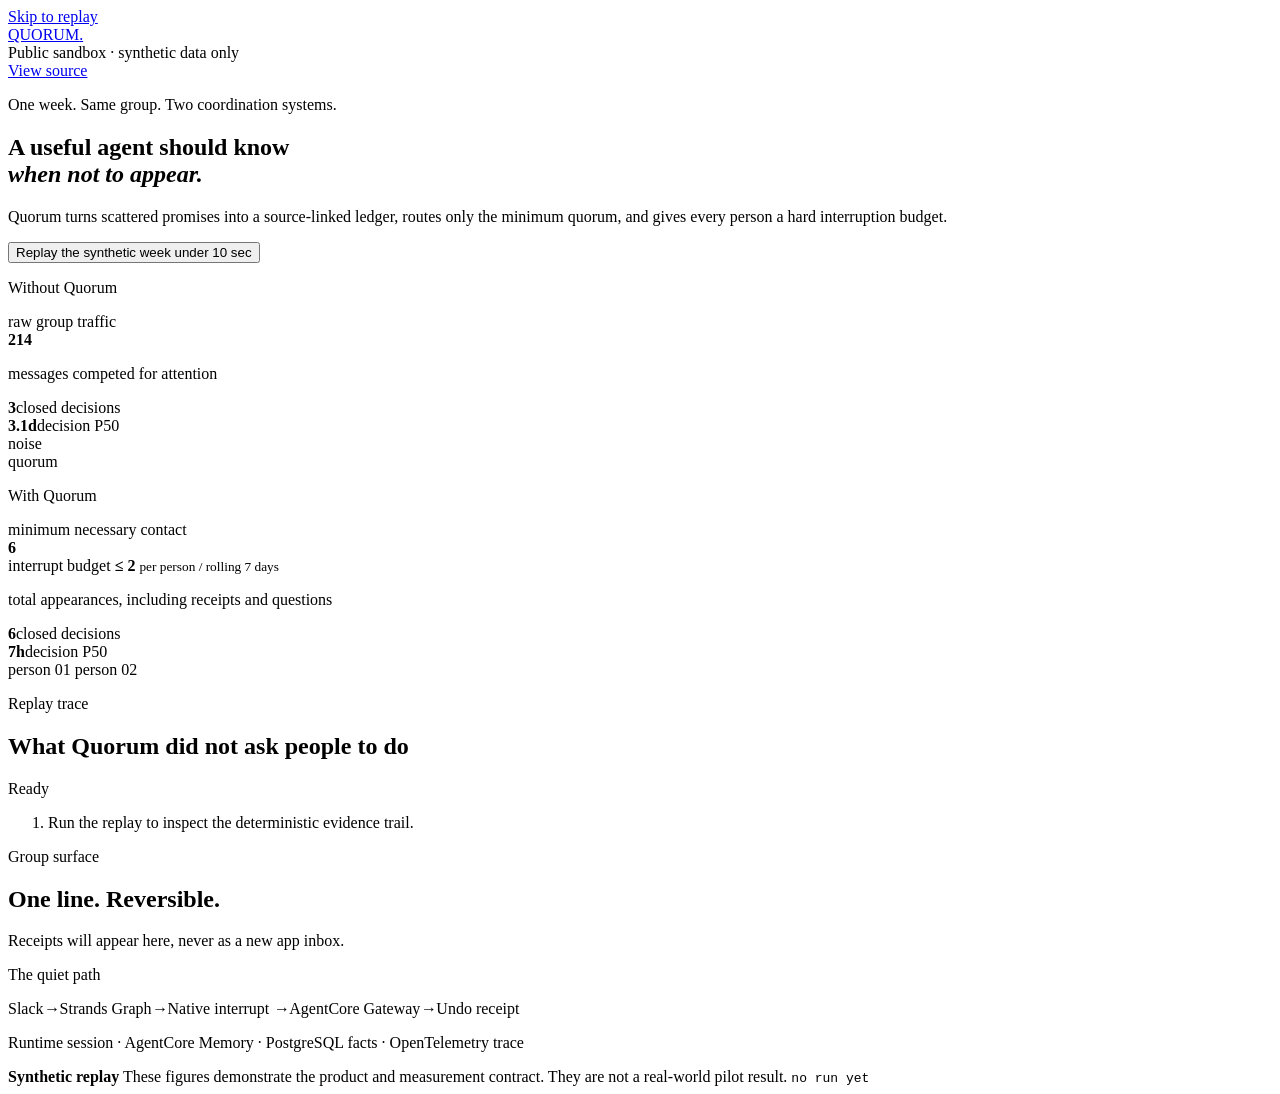
==== src/quorum/demo/index.html @ 5133c9de "feat: add AgentCore runtime and synthetic replay" ====
<!doctype html>
<html lang="en">
  <head>
    <meta charset="utf-8">
    <meta name="viewport" content="width=device-width, initial-scale=1">
    <meta name="description" content="Quorum synthetic replay: coordination with fewer interruptions.">
    <title>Quorum · Synthetic week replay</title>
    <link rel="stylesheet" href="/assets/style.css">
    <script defer src="/assets/app.js"></script>
  </head>
  <body>
    <a class="skip-link" href="#replay">Skip to replay</a>
    <header class="masthead">
      <a class="wordmark" href="/" aria-label="Quorum home">QUORUM<span>.</span></a>
      <div class="status-line">
        <span class="status-dot" aria-hidden="true"></span>
        Public sandbox · synthetic data only
      </div>
      <a class="repo-link" href="https://github.com/wellkilo/Quorum">View source</a>
    </header>

    <main id="replay">
      <section class="hero" aria-labelledby="hero-title">
        <p class="eyebrow">One week. Same group. Two coordination systems.</p>
        <h1 id="hero-title">A useful agent should know<br><em>when not to appear.</em></h1>
        <p class="hero-copy">
          Quorum turns scattered promises into a source-linked ledger, routes only the minimum
          quorum, and gives every person a hard interruption budget.
        </p>
        <button id="replay-button" class="replay-button" type="button">
          <span>Replay the synthetic week</span>
          <span class="button-time">under 10 sec</span>
        </button>
      </section>

      <section class="comparison" aria-label="Before and after comparison">
        <article class="week baseline-week">
          <div class="week-heading">
            <p class="week-label">Without Quorum</p>
            <span>raw group traffic</span>
          </div>
          <strong id="baseline-messages" class="signal-number">214</strong>
          <p class="signal-caption">messages competed for attention</p>
          <div class="metric-row">
            <div><b id="baseline-decisions">3</b><span>closed decisions</span></div>
            <div><b id="baseline-latency">3.1d</b><span>decision P50</span></div>
          </div>
          <div id="message-field" class="message-field" aria-hidden="true"></div>
        </article>

        <div class="quiet-track" aria-hidden="true">
          <span>noise</span>
          <div class="track-line"><i id="track-progress"></i></div>
          <span>quorum</span>
        </div>

        <article class="week quorum-week">
          <div class="week-heading">
            <p class="week-label">With Quorum</p>
            <span>minimum necessary contact</span>
          </div>
          <div class="interrupt-lockup">
            <strong id="quorum-interruptions" class="signal-number accent">6</strong>
            <div class="budget-mark">
              <span>interrupt budget</span>
              <b>≤ 2</b>
              <small>per person / rolling 7 days</small>
            </div>
          </div>
          <p class="signal-caption">total appearances, including receipts and questions</p>
          <div class="metric-row">
            <div><b id="quorum-decisions">6</b><span>closed decisions</span></div>
            <div><b id="quorum-latency">7h</b><span>decision P50</span></div>
          </div>
          <div class="budget-people" aria-label="Two people each used two of two interruption slots">
            <span><i></i><i></i> person 01</span>
            <span><i></i><i></i> person 02</span>
          </div>
        </article>
      </section>

      <section class="evidence-grid">
        <article class="run-log" aria-labelledby="run-log-title">
          <div class="section-heading">
            <div>
              <p class="eyebrow">Replay trace</p>
              <h2 id="run-log-title">What Quorum did not ask people to do</h2>
            </div>
            <span id="run-state" class="run-state">Ready</span>
          </div>
          <ol id="timeline" class="timeline" aria-live="polite">
            <li class="placeholder">Run the replay to inspect the deterministic evidence trail.</li>
          </ol>
        </article>

        <article class="receipts" aria-labelledby="receipts-title">
          <div class="section-heading">
            <div>
              <p class="eyebrow">Group surface</p>
              <h2 id="receipts-title">One line. Reversible.</h2>
            </div>
          </div>
          <div id="receipt-list" class="receipt-list">
            <p class="empty-receipt">Receipts will appear here, never as a new app inbox.</p>
          </div>
        </article>
      </section>

      <section class="architecture-strip" aria-label="Technical architecture summary">
        <p class="eyebrow">The quiet path</p>
        <div class="architecture-flow">
          <span>Slack</span><i>→</i><span>Strands Graph</span><i>→</i><span>Native interrupt</span>
          <i>→</i><span>AgentCore Gateway</span><i>→</i><span>Undo receipt</span>
        </div>
        <p>Runtime session · AgentCore Memory · PostgreSQL facts · OpenTelemetry trace</p>
      </section>

      <aside class="provenance">
        <strong>Synthetic replay</strong>
        <span>These figures demonstrate the product and measurement contract. They are not a real-world pilot result.</span>
        <code id="replay-id">no run yet</code>
      </aside>
    </main>
  </body>
</html>
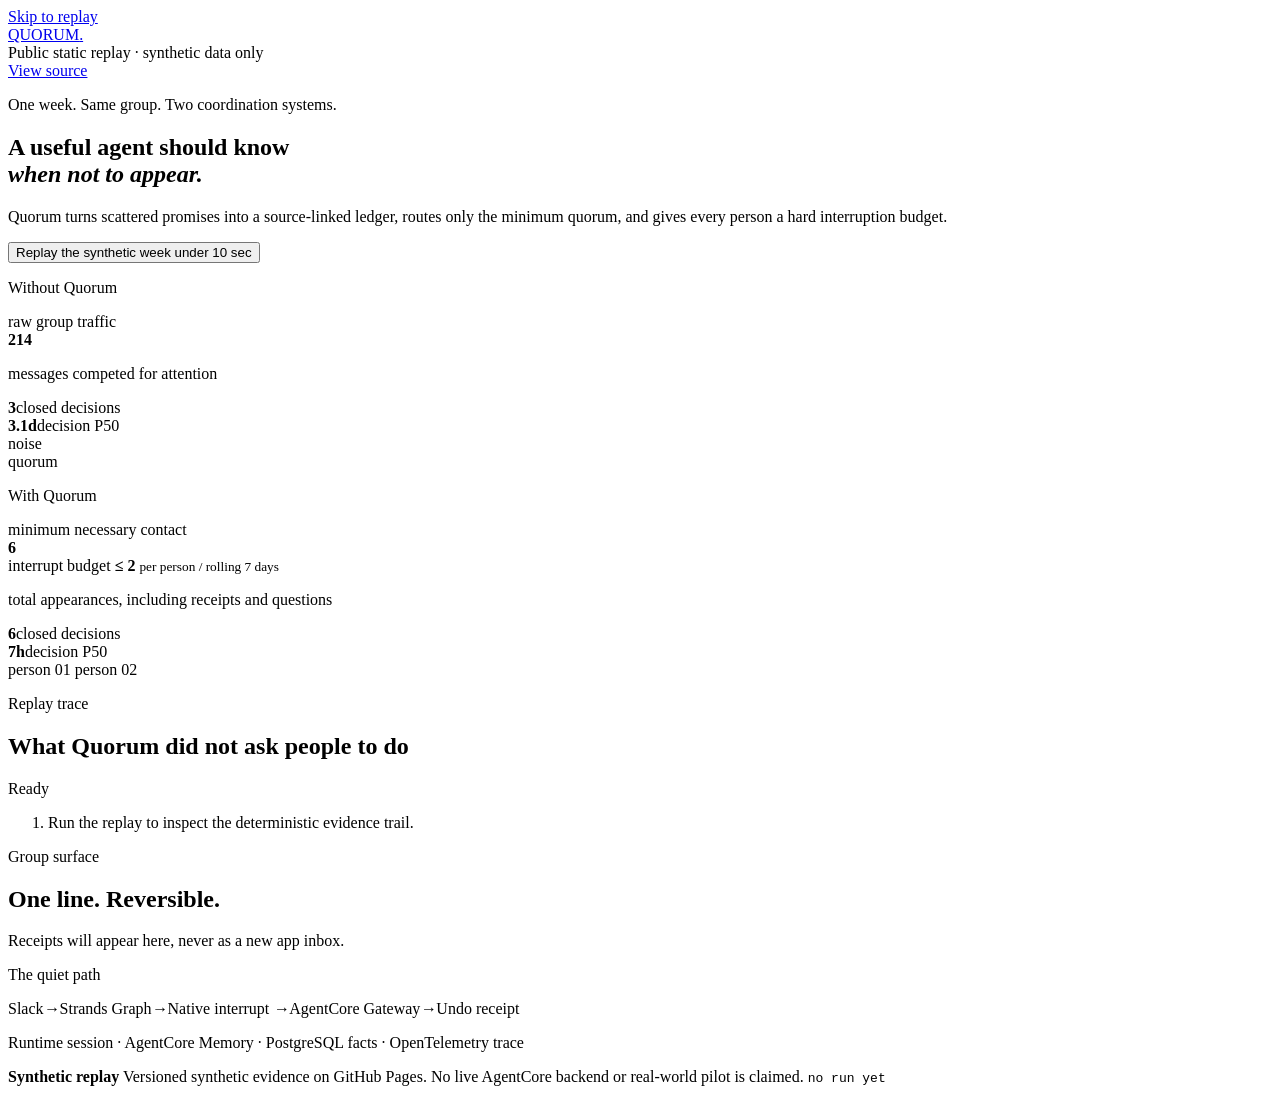
==== commit 5a901ede: "feat: publish synthetic replay on GitHub Pages" ====
--- a/src/quorum/demo/index.html
+++ b/src/quorum/demo/index.html
@@ -5,16 +5,16 @@
     <meta name="viewport" content="width=device-width, initial-scale=1">
     <meta name="description" content="Quorum synthetic replay: coordination with fewer interruptions.">
     <title>Quorum · Synthetic week replay</title>
-    <link rel="stylesheet" href="/assets/style.css">
-    <script defer src="/assets/app.js"></script>
+    <link rel="stylesheet" href="./assets/style.css">
+    <script defer src="./assets/app.js"></script>
   </head>
   <body>
     <a class="skip-link" href="#replay">Skip to replay</a>
     <header class="masthead">
-      <a class="wordmark" href="/" aria-label="Quorum home">QUORUM<span>.</span></a>
-      <div class="status-line">
+      <a class="wordmark" href="./" aria-label="Quorum home">QUORUM<span>.</span></a>
+      <div id="evidence-mode" class="status-line">
         <span class="status-dot" aria-hidden="true"></span>
-        Public sandbox · synthetic data only
+        Public static replay · synthetic data only
       </div>
       <a class="repo-link" href="https://github.com/wellkilo/Quorum">View source</a>
     </header>
@@ -117,7 +117,7 @@
 
       <aside class="provenance">
         <strong>Synthetic replay</strong>
-        <span>These figures demonstrate the product and measurement contract. They are not a real-world pilot result.</span>
+        <span id="evidence-source">Versioned synthetic evidence on GitHub Pages. No live AgentCore backend or real-world pilot is claimed.</span>
         <code id="replay-id">no run yet</code>
       </aside>
     </main>
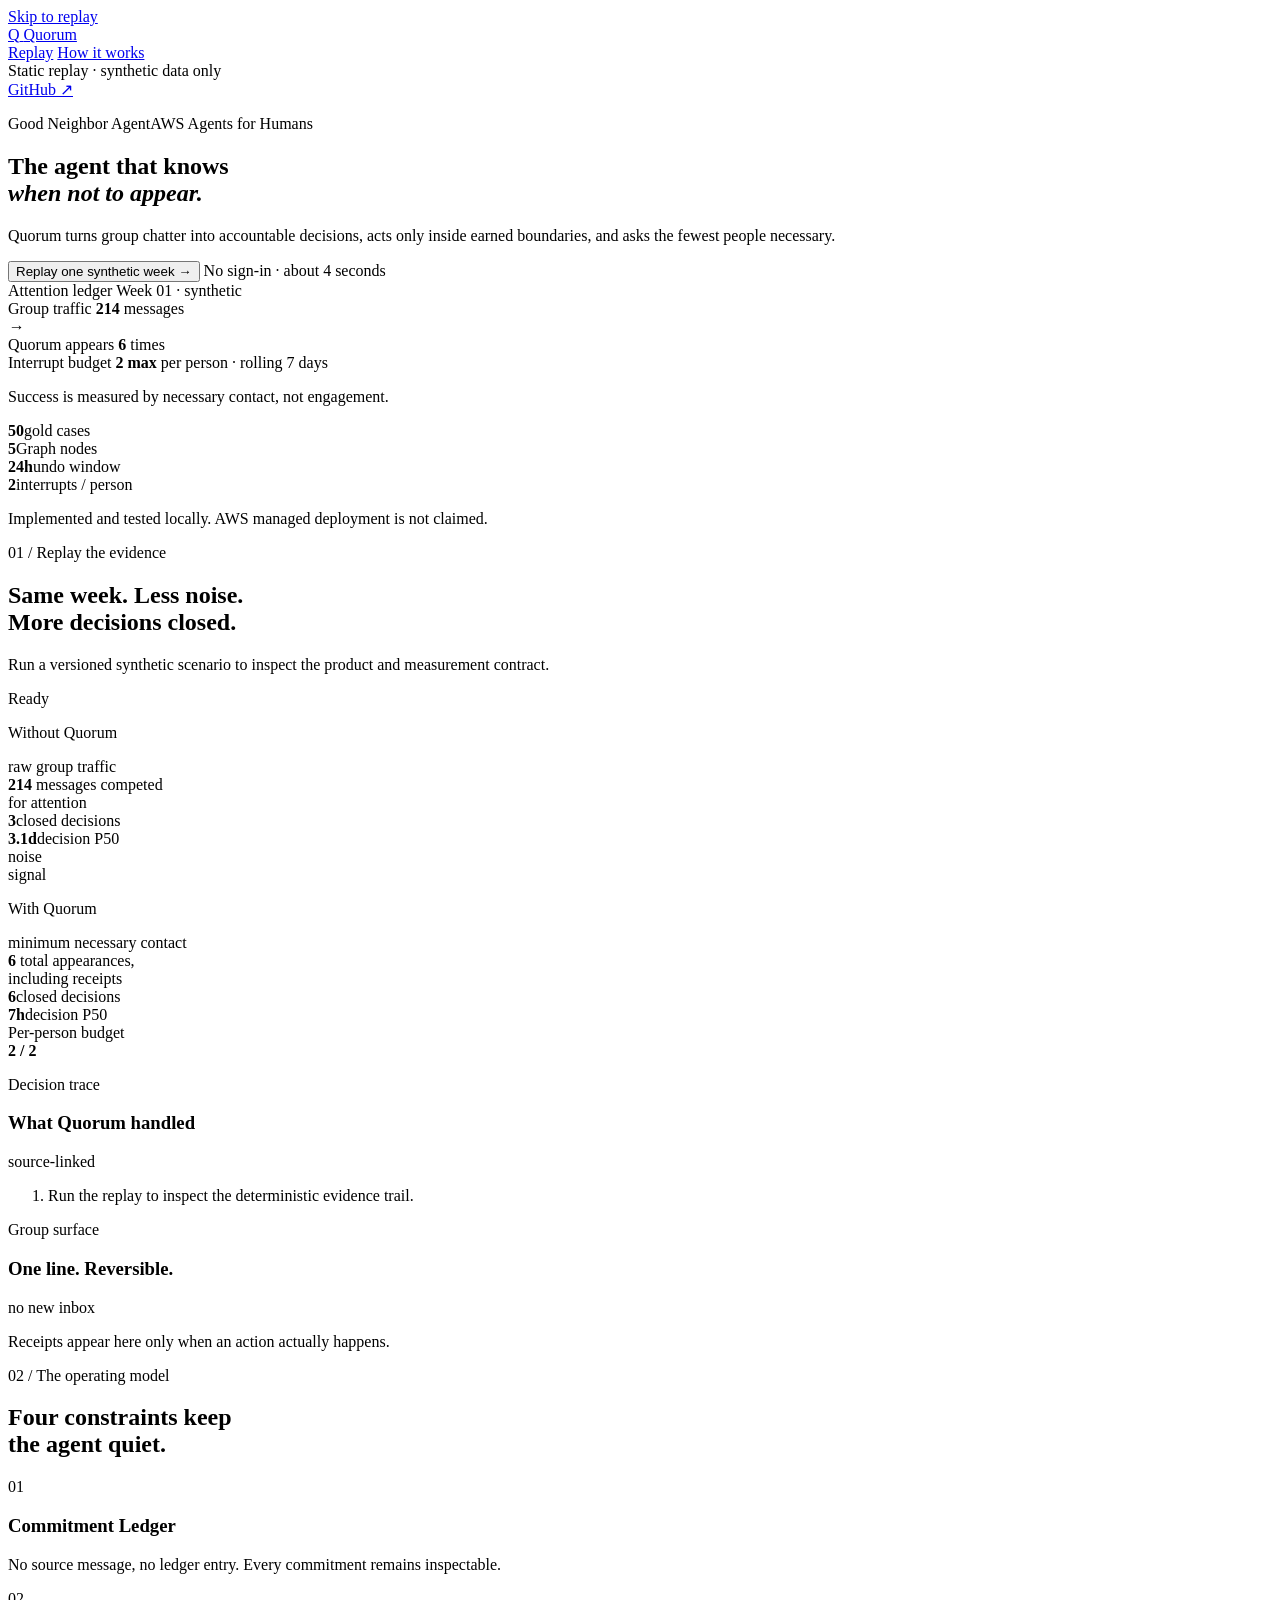
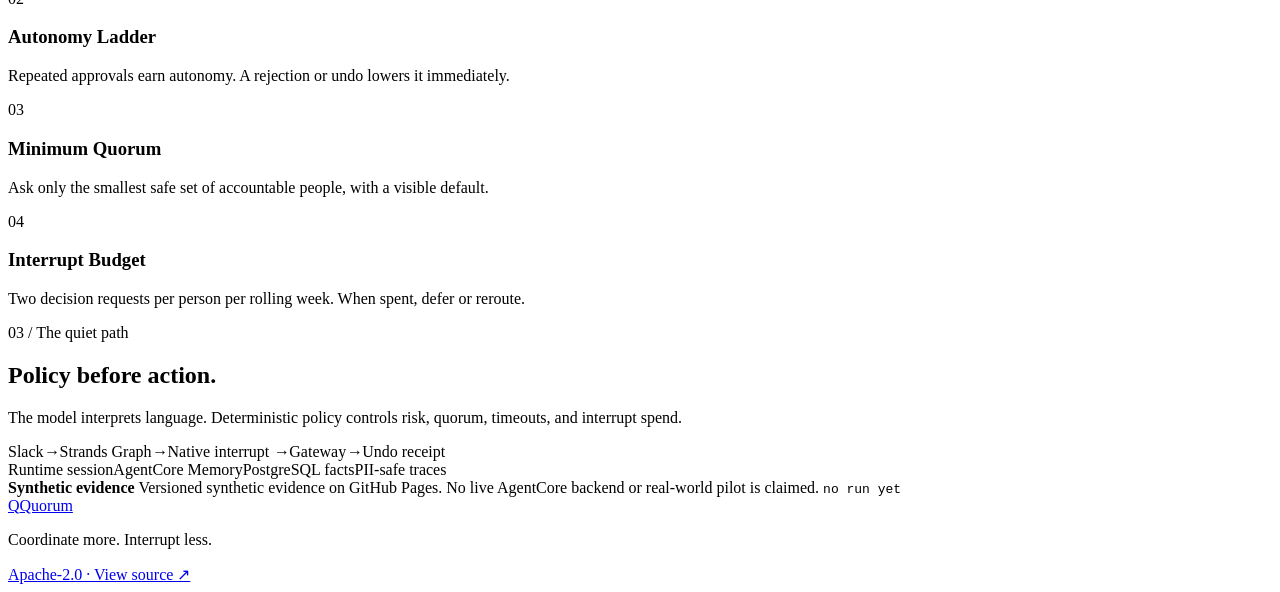
==== commit c1e03887: "feat: redesign public Quorum experience" ====
--- a/src/quorum/demo/index.html
+++ b/src/quorum/demo/index.html
@@ -3,123 +3,238 @@
   <head>
     <meta charset="utf-8">
     <meta name="viewport" content="width=device-width, initial-scale=1">
-    <meta name="description" content="Quorum synthetic replay: coordination with fewer interruptions.">
-    <title>Quorum · Synthetic week replay</title>
+    <meta name="theme-color" content="#f2f0e9">
+    <meta name="description" content="Quorum coordinates group decisions with fewer interruptions. Replay one synthetic week and inspect the evidence.">
+    <meta property="og:title" content="Quorum — coordinate more, interrupt less">
+    <meta property="og:description" content="A public synthetic replay of a low-interruption coordination agent built with Strands.">
+    <meta property="og:type" content="website">
+    <title>Quorum — coordinate more, interrupt less</title>
+    <link rel="icon" href="./favicon.svg" type="image/svg+xml">
     <link rel="stylesheet" href="./assets/style.css">
     <script defer src="./assets/app.js"></script>
   </head>
   <body>
     <a class="skip-link" href="#replay">Skip to replay</a>
-    <header class="masthead">
-      <a class="wordmark" href="./" aria-label="Quorum home">QUORUM<span>.</span></a>
-      <div id="evidence-mode" class="status-line">
-        <span class="status-dot" aria-hidden="true"></span>
-        Public static replay · synthetic data only
+
+    <header class="site-header">
+      <a class="wordmark" href="./" aria-label="Quorum home">
+        <span class="wordmark-symbol" aria-hidden="true">Q</span>
+        <span>Quorum</span>
+      </a>
+      <nav class="site-nav" aria-label="Primary navigation">
+        <a href="#replay">Replay</a>
+        <a href="#principles">How it works</a>
+      </nav>
+      <div class="header-actions">
+        <div id="evidence-mode" class="status-line">
+          <span class="status-dot" aria-hidden="true"></span>
+          <span>Static replay · synthetic data only</span>
+        </div>
+        <a class="repo-link" href="https://github.com/wellkilo/Quorum">GitHub <span aria-hidden="true">↗</span></a>
       </div>
-      <a class="repo-link" href="https://github.com/wellkilo/Quorum">View source</a>
     </header>
 
-    <main id="replay">
+    <main>
       <section class="hero" aria-labelledby="hero-title">
-        <p class="eyebrow">One week. Same group. Two coordination systems.</p>
-        <h1 id="hero-title">A useful agent should know<br><em>when not to appear.</em></h1>
-        <p class="hero-copy">
-          Quorum turns scattered promises into a source-linked ledger, routes only the minimum
-          quorum, and gives every person a hard interruption budget.
-        </p>
-        <button id="replay-button" class="replay-button" type="button">
-          <span>Replay the synthetic week</span>
-          <span class="button-time">under 10 sec</span>
-        </button>
-      </section>
-
-      <section class="comparison" aria-label="Before and after comparison">
-        <article class="week baseline-week">
-          <div class="week-heading">
-            <p class="week-label">Without Quorum</p>
-            <span>raw group traffic</span>
-          </div>
-          <strong id="baseline-messages" class="signal-number">214</strong>
-          <p class="signal-caption">messages competed for attention</p>
-          <div class="metric-row">
-            <div><b id="baseline-decisions">3</b><span>closed decisions</span></div>
-            <div><b id="baseline-latency">3.1d</b><span>decision P50</span></div>
-          </div>
-          <div id="message-field" class="message-field" aria-hidden="true"></div>
-        </article>
-
-        <div class="quiet-track" aria-hidden="true">
-          <span>noise</span>
-          <div class="track-line"><i id="track-progress"></i></div>
-          <span>quorum</span>
-        </div>
-
-        <article class="week quorum-week">
-          <div class="week-heading">
-            <p class="week-label">With Quorum</p>
-            <span>minimum necessary contact</span>
-          </div>
-          <div class="interrupt-lockup">
-            <strong id="quorum-interruptions" class="signal-number accent">6</strong>
-            <div class="budget-mark">
-              <span>interrupt budget</span>
-              <b>≤ 2</b>
-              <small>per person / rolling 7 days</small>
-            </div>
-          </div>
-          <p class="signal-caption">total appearances, including receipts and questions</p>
-          <div class="metric-row">
-            <div><b id="quorum-decisions">6</b><span>closed decisions</span></div>
-            <div><b id="quorum-latency">7h</b><span>decision P50</span></div>
-          </div>
-          <div class="budget-people" aria-label="Two people each used two of two interruption slots">
-            <span><i></i><i></i> person 01</span>
-            <span><i></i><i></i> person 02</span>
-          </div>
-        </article>
-      </section>
-
-      <section class="evidence-grid">
-        <article class="run-log" aria-labelledby="run-log-title">
-          <div class="section-heading">
+        <div class="hero-copy">
+          <p class="kicker"><span>Good Neighbor Agent</span><span>AWS Agents for Humans</span></p>
+          <h1 id="hero-title">The agent that knows<br><em>when not to appear.</em></h1>
+          <p class="hero-lede">
+            Quorum turns group chatter into accountable decisions, acts only inside earned
+            boundaries, and asks the fewest people necessary.
+          </p>
+          <div class="hero-actions">
+            <button id="replay-button" class="replay-button" type="button">
+              <span>Replay one synthetic week</span>
+              <span class="button-arrow" aria-hidden="true">→</span>
+            </button>
+            <span class="action-note">No sign-in · about 4 seconds</span>
+          </div>
+        </div>
+
+        <aside class="attention-card" aria-label="Synthetic week attention comparison">
+          <div class="attention-heading">
+            <span>Attention ledger</span>
+            <span>Week 01 · synthetic</span>
+          </div>
+          <div class="attention-comparison">
+            <div class="attention-before">
+              <span class="attention-label">Group traffic</span>
+              <strong>214</strong>
+              <span>messages</span>
+            </div>
+            <div class="attention-path" aria-hidden="true">
+              <span></span><span></span><span></span><span></span><span></span><span></span>
+              <i>→</i>
+            </div>
+            <div class="attention-after">
+              <span class="attention-label">Quorum appears</span>
+              <strong>6</strong>
+              <span>times</span>
+            </div>
+          </div>
+          <div class="budget-rule">
             <div>
-              <p class="eyebrow">Replay trace</p>
-              <h2 id="run-log-title">What Quorum did not ask people to do</h2>
-            </div>
-            <span id="run-state" class="run-state">Ready</span>
-          </div>
-          <ol id="timeline" class="timeline" aria-live="polite">
-            <li class="placeholder">Run the replay to inspect the deterministic evidence trail.</li>
-          </ol>
-        </article>
-
-        <article class="receipts" aria-labelledby="receipts-title">
-          <div class="section-heading">
-            <div>
-              <p class="eyebrow">Group surface</p>
-              <h2 id="receipts-title">One line. Reversible.</h2>
-            </div>
-          </div>
-          <div id="receipt-list" class="receipt-list">
-            <p class="empty-receipt">Receipts will appear here, never as a new app inbox.</p>
-          </div>
-        </article>
-      </section>
-
-      <section class="architecture-strip" aria-label="Technical architecture summary">
-        <p class="eyebrow">The quiet path</p>
-        <div class="architecture-flow">
+              <span class="attention-label">Interrupt budget</span>
+              <strong>2 max</strong>
+              <span>per person · rolling 7 days</span>
+            </div>
+            <div class="budget-slots" aria-label="Two of two interruption slots">
+              <i></i><i></i>
+            </div>
+          </div>
+          <p>Success is measured by necessary contact, not engagement.</p>
+        </aside>
+      </section>
+
+      <section class="proof-strip" aria-label="Verified project evidence">
+        <div><strong>50</strong><span>gold cases</span></div>
+        <div><strong>5</strong><span>Graph nodes</span></div>
+        <div><strong>24h</strong><span>undo window</span></div>
+        <div><strong>2</strong><span>interrupts / person</span></div>
+        <p>Implemented and tested locally. AWS managed deployment is not claimed.</p>
+      </section>
+
+      <section id="replay" class="replay-section" aria-labelledby="replay-title">
+        <div class="section-intro">
+          <p class="section-index">01 / Replay the evidence</p>
+          <div>
+            <h2 id="replay-title">Same week. Less noise.<br>More decisions closed.</h2>
+            <p>Run a versioned synthetic scenario to inspect the product and measurement contract.</p>
+          </div>
+          <span id="run-state" class="run-state" role="status" aria-live="polite">Ready</span>
+        </div>
+
+        <div class="comparison" aria-label="Before and after comparison">
+          <article class="week baseline-week">
+            <div class="week-heading">
+              <p class="week-label">Without Quorum</p>
+              <span>raw group traffic</span>
+            </div>
+            <div class="metric-main">
+              <strong id="baseline-messages" class="signal-number">214</strong>
+              <span>messages competed<br>for attention</span>
+            </div>
+            <div class="metric-row">
+              <div><b id="baseline-decisions">3</b><span>closed decisions</span></div>
+              <div><b id="baseline-latency">3.1d</b><span>decision P50</span></div>
+            </div>
+            <div id="message-field" class="message-field" aria-hidden="true"></div>
+          </article>
+
+          <div class="quiet-track" aria-hidden="true">
+            <span>noise</span>
+            <div class="track-line"><i id="track-progress"></i></div>
+            <span>signal</span>
+          </div>
+
+          <article class="week quorum-week">
+            <div class="week-heading">
+              <p class="week-label">With Quorum</p>
+              <span>minimum necessary contact</span>
+            </div>
+            <div class="metric-main quorum-main">
+              <strong id="quorum-interruptions" class="signal-number accent">6</strong>
+              <span>total appearances,<br>including receipts</span>
+            </div>
+            <div class="metric-row">
+              <div><b id="quorum-decisions">6</b><span>closed decisions</span></div>
+              <div><b id="quorum-latency">7h</b><span>decision P50</span></div>
+            </div>
+            <div class="budget-meter">
+              <span>Per-person budget</span>
+              <div><i></i><i></i><i class="blocked"></i><i class="blocked"></i></div>
+              <b>2 / 2</b>
+            </div>
+          </article>
+        </div>
+
+        <div class="evidence-grid">
+          <article class="run-log" aria-labelledby="run-log-title">
+            <div class="panel-heading">
+              <div>
+                <p class="panel-label">Decision trace</p>
+                <h3 id="run-log-title">What Quorum handled</h3>
+              </div>
+              <span>source-linked</span>
+            </div>
+            <ol id="timeline" class="timeline" aria-live="polite">
+              <li class="placeholder">Run the replay to inspect the deterministic evidence trail.</li>
+            </ol>
+          </article>
+
+          <article class="receipts" aria-labelledby="receipts-title">
+            <div class="panel-heading">
+              <div>
+                <p class="panel-label">Group surface</p>
+                <h3 id="receipts-title">One line. Reversible.</h3>
+              </div>
+              <span>no new inbox</span>
+            </div>
+            <div id="receipt-list" class="receipt-list">
+              <p class="empty-receipt">Receipts appear here only when an action actually happens.</p>
+            </div>
+          </article>
+        </div>
+      </section>
+
+      <section id="principles" class="principles-section" aria-labelledby="principles-title">
+        <div class="section-intro compact">
+          <p class="section-index">02 / The operating model</p>
+          <div>
+            <h2 id="principles-title">Four constraints keep<br>the agent quiet.</h2>
+          </div>
+        </div>
+        <div class="principle-grid">
+          <article>
+            <span>01</span>
+            <h3>Commitment Ledger</h3>
+            <p>No source message, no ledger entry. Every commitment remains inspectable.</p>
+          </article>
+          <article>
+            <span>02</span>
+            <h3>Autonomy Ladder</h3>
+            <p>Repeated approvals earn autonomy. A rejection or undo lowers it immediately.</p>
+          </article>
+          <article>
+            <span>03</span>
+            <h3>Minimum Quorum</h3>
+            <p>Ask only the smallest safe set of accountable people, with a visible default.</p>
+          </article>
+          <article class="featured-principle">
+            <span>04</span>
+            <h3>Interrupt Budget</h3>
+            <p>Two decision requests per person per rolling week. When spent, defer or reroute.</p>
+          </article>
+        </div>
+      </section>
+
+      <section class="architecture-section" aria-labelledby="architecture-title">
+        <div>
+          <p class="section-index">03 / The quiet path</p>
+          <h2 id="architecture-title">Policy before action.</h2>
+          <p>The model interprets language. Deterministic policy controls risk, quorum, timeouts, and interrupt spend.</p>
+        </div>
+        <div class="architecture-flow" aria-label="Technical architecture summary">
           <span>Slack</span><i>→</i><span>Strands Graph</span><i>→</i><span>Native interrupt</span>
-          <i>→</i><span>AgentCore Gateway</span><i>→</i><span>Undo receipt</span>
-        </div>
-        <p>Runtime session · AgentCore Memory · PostgreSQL facts · OpenTelemetry trace</p>
+          <i>→</i><span>Gateway</span><i>→</i><span>Undo receipt</span>
+        </div>
+        <div class="architecture-meta">
+          <span>Runtime session</span><span>AgentCore Memory</span><span>PostgreSQL facts</span><span>PII-safe traces</span>
+        </div>
       </section>
 
       <aside class="provenance">
-        <strong>Synthetic replay</strong>
+        <strong>Synthetic evidence</strong>
         <span id="evidence-source">Versioned synthetic evidence on GitHub Pages. No live AgentCore backend or real-world pilot is claimed.</span>
         <code id="replay-id">no run yet</code>
       </aside>
     </main>
+
+    <footer class="site-footer">
+      <a class="wordmark footer-mark" href="./"><span class="wordmark-symbol">Q</span><span>Quorum</span></a>
+      <p>Coordinate more. Interrupt less.</p>
+      <a href="https://github.com/wellkilo/Quorum">Apache-2.0 · View source ↗</a>
+    </footer>
   </body>
 </html>
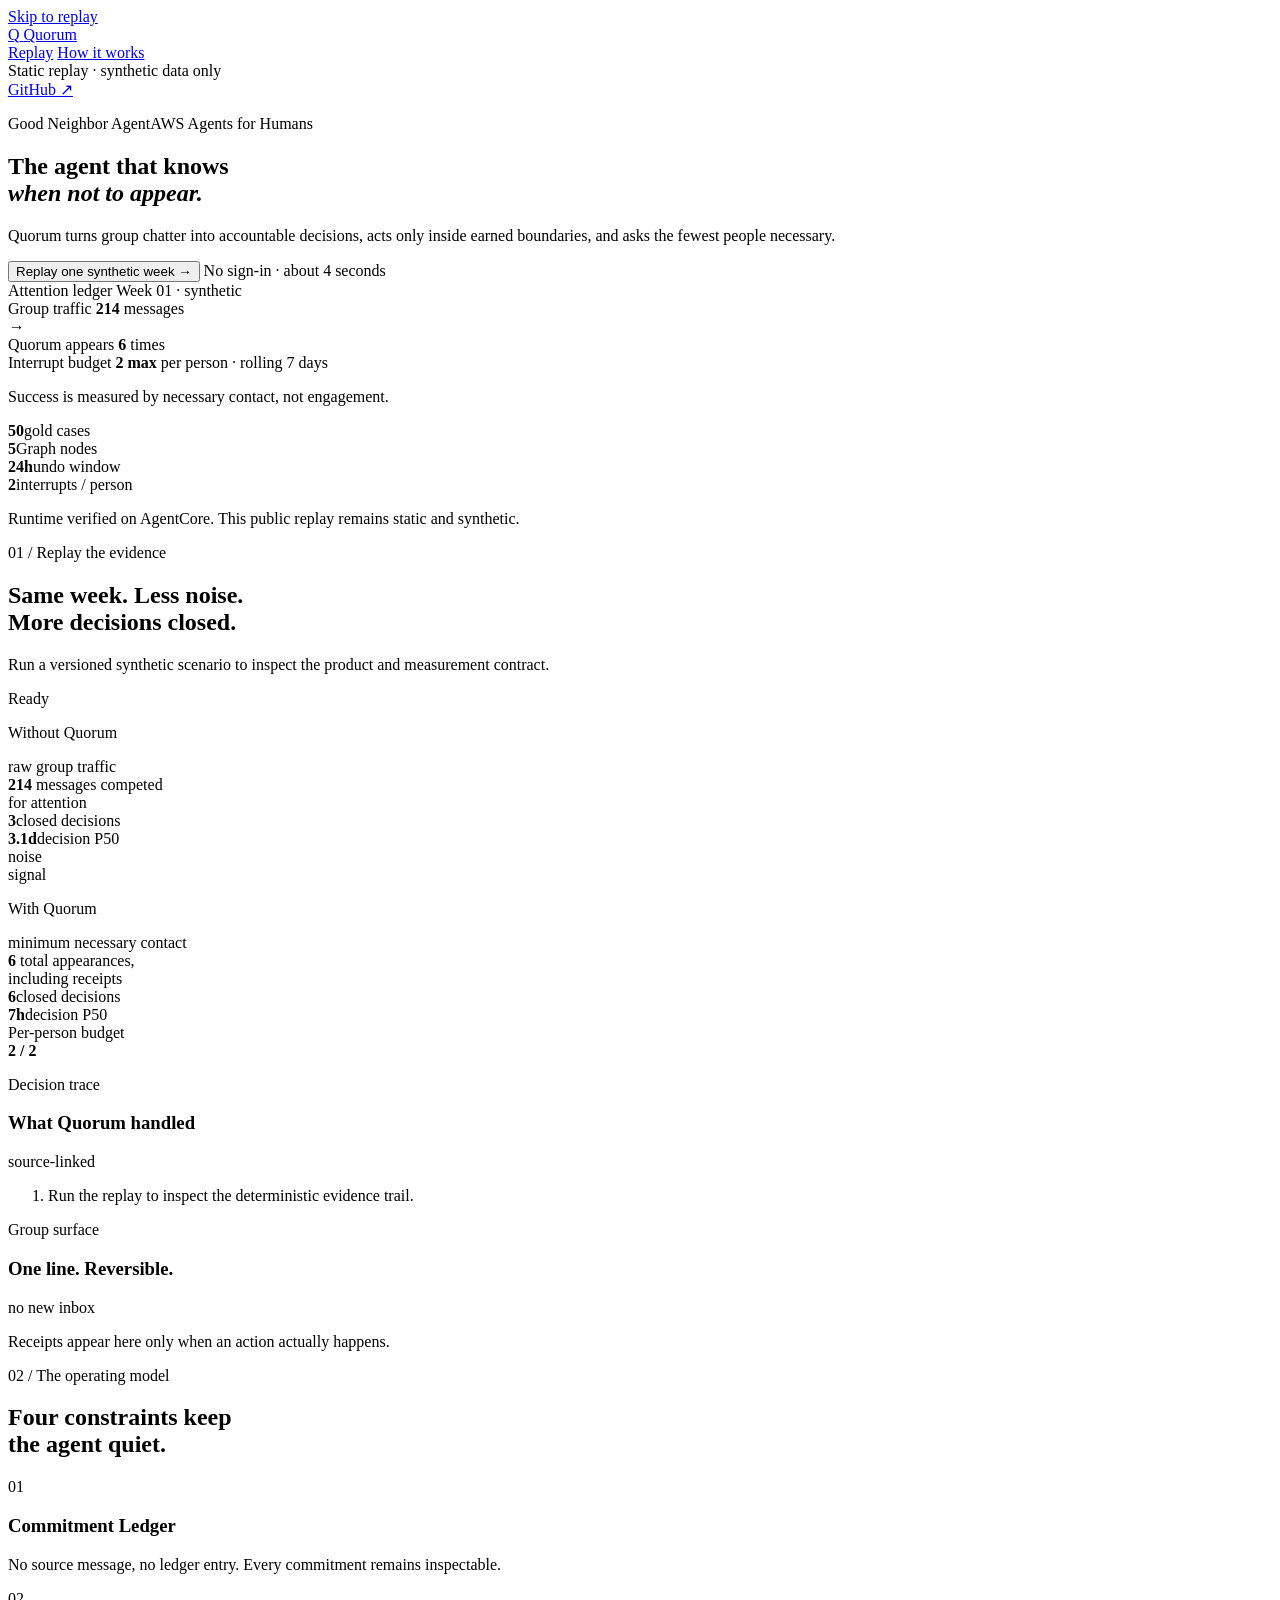
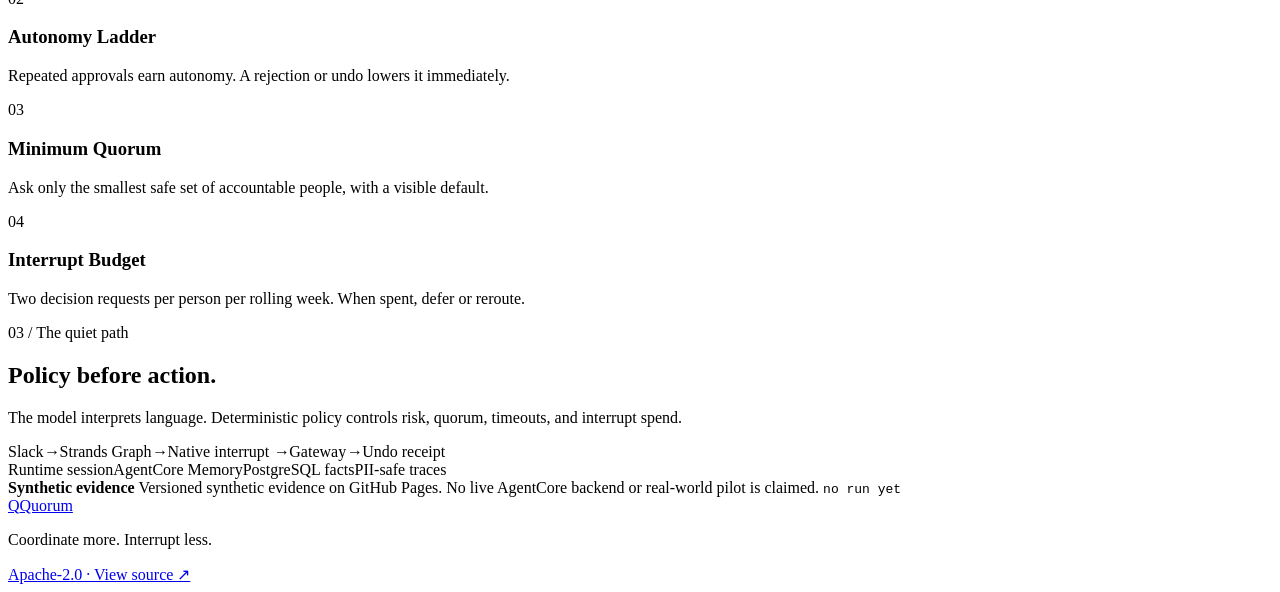
==== commit 64ce89db: "docs: publish AgentCore runtime evidence" ====
--- a/src/quorum/demo/index.html
+++ b/src/quorum/demo/index.html
@@ -92,7 +92,7 @@
         <div><strong>5</strong><span>Graph nodes</span></div>
         <div><strong>24h</strong><span>undo window</span></div>
         <div><strong>2</strong><span>interrupts / person</span></div>
-        <p>Implemented and tested locally. AWS managed deployment is not claimed.</p>
+        <p>Runtime verified on AgentCore. This public replay remains static and synthetic.</p>
       </section>
 
       <section id="replay" class="replay-section" aria-labelledby="replay-title">
